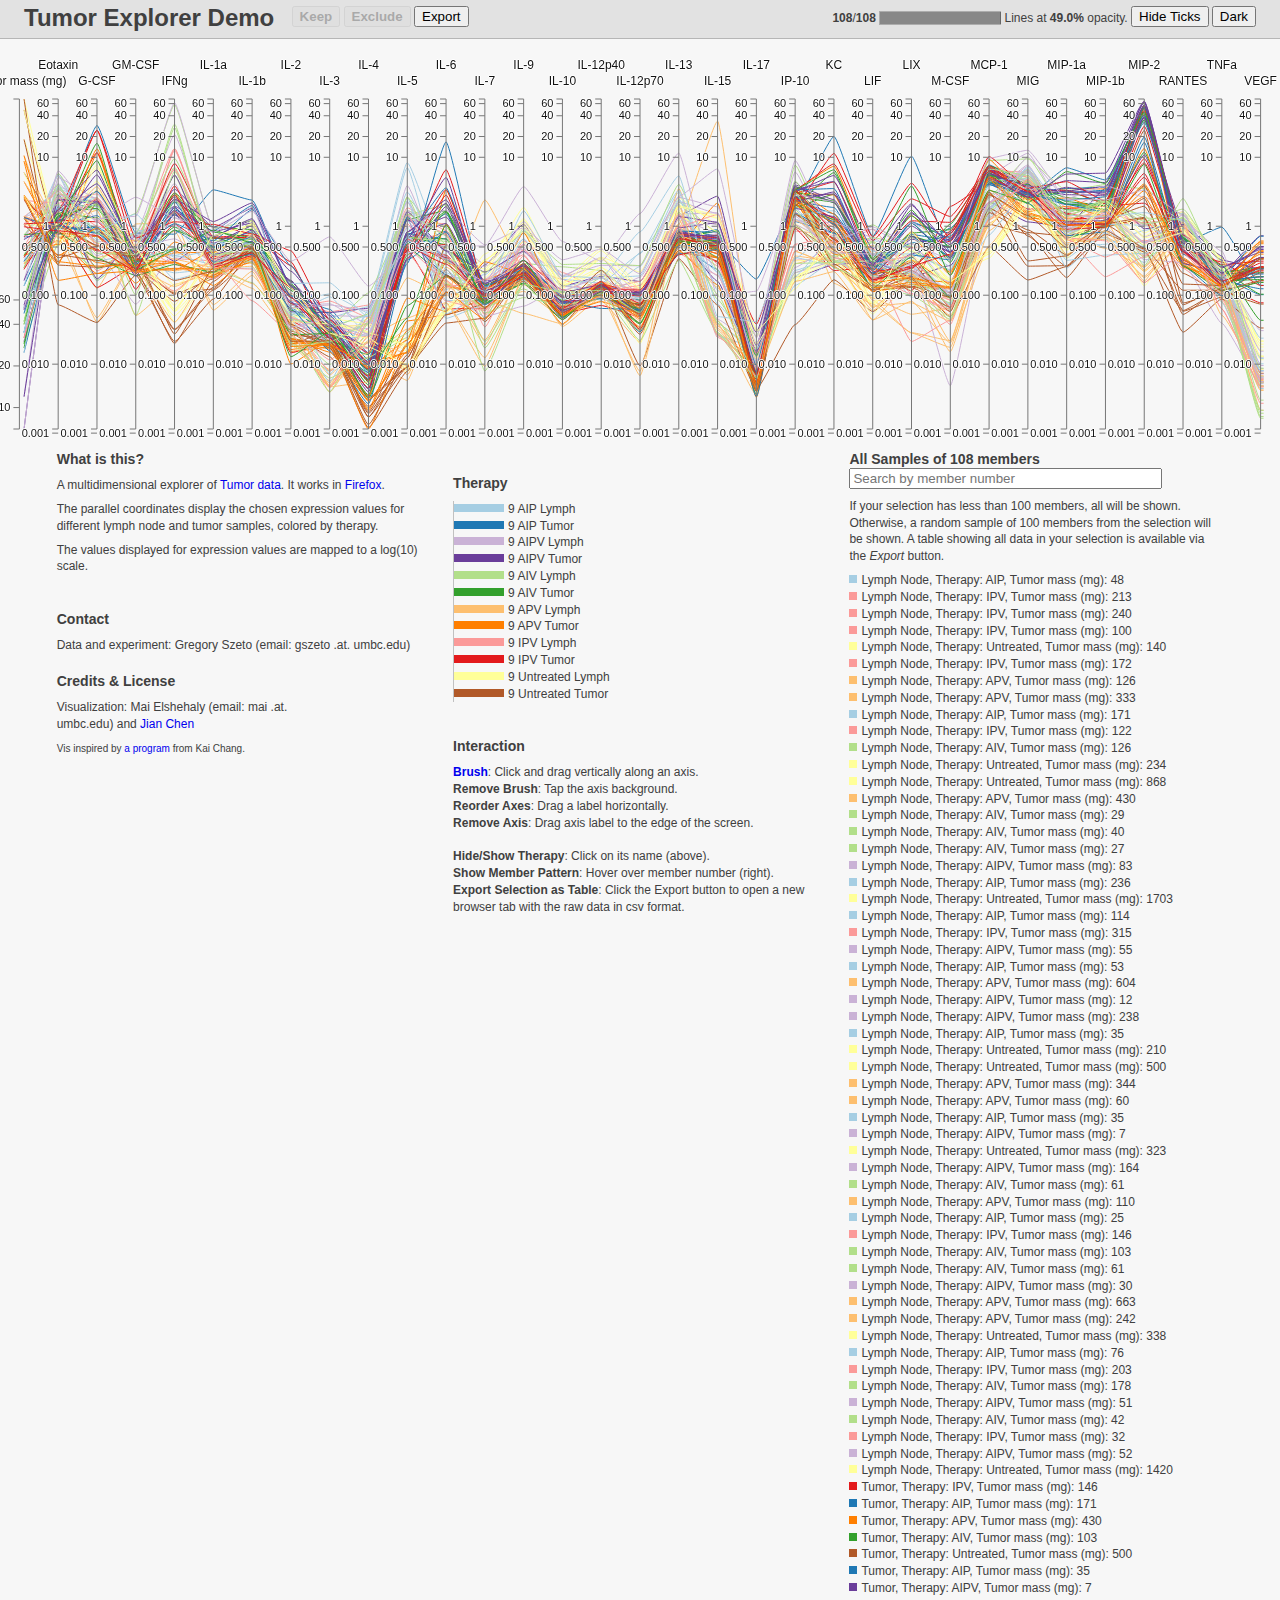
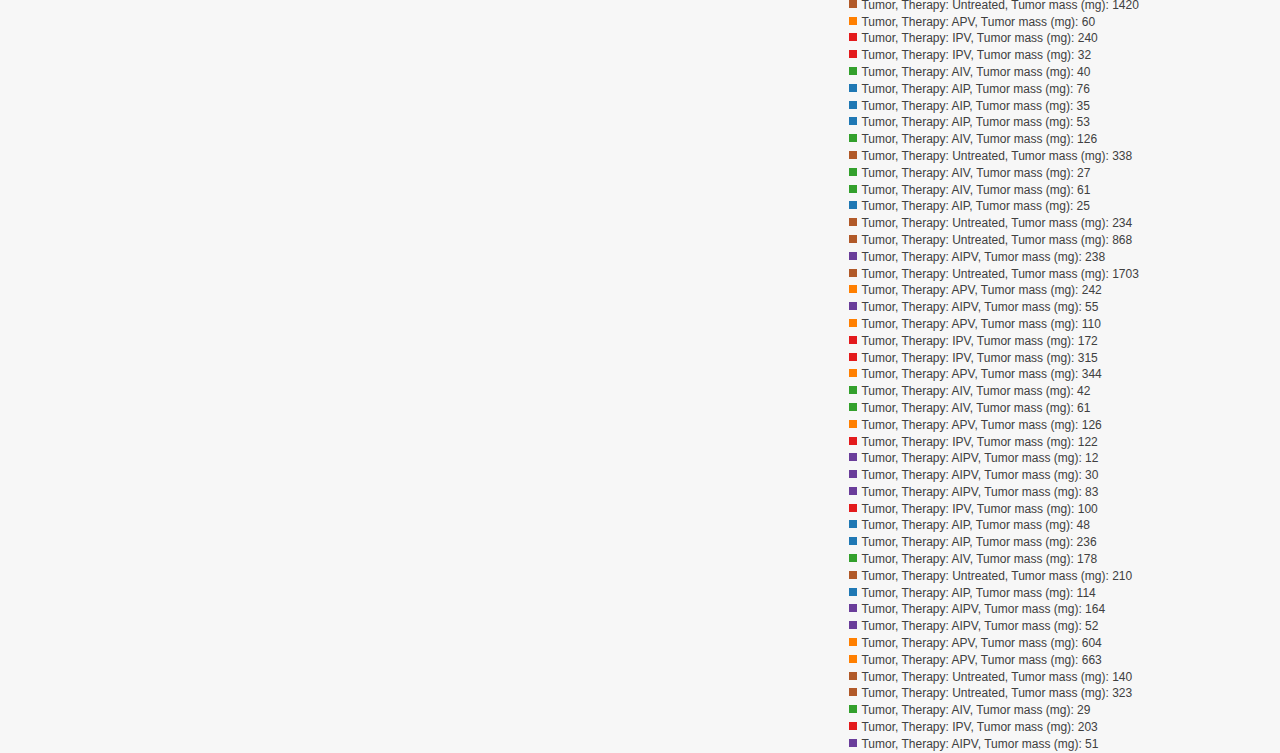
==== tumor/index.html @ 44ddcfa0 "Added the javascript items" ====
<!DOCTYPE html>
<html>
  <head>
    <meta http-equiv="Content-Type" content="text/html;charset=utf-8"/>
    <title>Tumor Explorer Demo (BETA 0.9.3)</title>
    <link rel="stylesheet" type="text/css" href="parallel.css" />
  </head>
  <body>
  
  <div id="header">
    <h1>Tumor Explorer Demo </h1>
    <button title="Zoom in on selected data" id="keep-data" disabled="disabled">Keep</button>
    <button title="Remove selected data" id="exclude-data" disabled="disabled">Exclude</button>
    <button title="Export data as CSV" id="export-data">Export</button>
    <div class="controls">
      <strong id="rendered-count"></strong>/<strong id="selected-count"></strong><!--<strong id="data-count"></strong>-->
      <div class="fillbar"><div id="selected-bar"><div id="rendered-bar">&nbsp;</div></div></div>
      Lines at <strong id="opacity"></strong> opacity.
      <span class="settings">
        <button id="hide-ticks">Hide Ticks</button>
        <button id="show-ticks" disabled="disabled">Show Ticks</button>
        <button id="dark-theme">Dark</button>
        <button id="light-theme" disabled="disabled">Light</button>
      </span>
    </div>
    <div style="clear:both;"></div>
  </div>  
  
  <div id="chart">
    <canvas id="background"></canvas>
    <canvas id="foreground"></canvas>
    <canvas id="highlight"></canvas>
    <svg></svg>
  </div>
  
  
  <div id="wrap">
    <div class="third" id="controls">
      <div class="bright">
        <h3>What is this?</h3>
        <p>
          A multidimensional explorer of <a href="tumor.csv">Tumor data</a>. It works in <a href="http://www.mozilla.org/en-US/firefox/new/" target="_blank">Firefox</a>. </p>
        <p>
          The parallel coordinates display the chosen expression values for different lymph node and tumor samples, colored by therapy. 
        </p>
      
      <p>
          The values displayed for expression values are mapped to a log(10) scale. 
      </p>
       
		<p>
		
		</p><br/>
      </div>

        <div class="bright">
        <h3>Contact</h3>
          <p>
            Data and experiment: Gregory Szeto (email: gszeto .at. umbc.edu)
		</p>
		
		</div>
		
		      <div class="little-box">
        <h3>Credits &amp; License</h3>
   
       <div class="bright">
   
          <p>
          Visualization: Mai Elshehaly (email: mai .at. umbc.edu) and <a href="http://www.csee.umbc.edu/~jichen/Welcome.html">Jian Chen</a> 
          </p>
</div>

          <p><p>
        
           <font size="0.5">
          Vis inspired by <a href="http://bl.ocks.org/3150059">a program </a> from Kai Chang.<br/>
          </font>

          <p>
        </p>
      </div>
	  
    </div>
    <div  class="third">
      <small>
        <!--Last rendered <strong id="render-speed"></strong> lines-->
      </small>
	  	<p><br/>
		
		</p>

      <h3>Therapy</h3>
      <p id="legend">
      </p>
	  
	  <div class="bright">
	  <br/>
        <h3>Interaction</h3>
        <p>
	
		</p>
		<p>
		  <strong><a href="http://eagereyes.org/techniques/parallel-coordinates#brushing" target="_blank">Brush</a></strong>: Click and drag vertically along an axis.<br/>
          <strong>Remove Brush</strong>: Tap the axis background.<br/>
          <strong>Reorder Axes</strong>: Drag a label horizontally.<br/>
          <strong>Remove Axis</strong>: Drag axis label to the edge of the screen.<br/>
		  <br/>
		  <strong>Hide/Show Therapy</strong>: Click on its name (above).<br/>
          <strong>Show Member Pattern</strong>: Hover over member number (right).<br/>
		  <strong>Export Selection as Table</strong>: Click the Export button to open a new browser tab with the raw data in csv format. 
        </p>
      </div>

	  
    </div>
    <div class="third">
      <h3>All Samples of 108 members <br/><input type="text" size="36" id="search" placeholder="Search by member number"></input></h3>
	  <p>
	  If your selection has less than 100 members, all will be shown. Otherwise, a random sample of 100 members from the selection will be shown. A table showing all data in your selection is available via the <i>Export</i> button.
	  </p>
      <p id="clinic-list">
      </p>
    </div>
  </div>
  
  
  </body>
  <script src="d3.min.js"></script>
  <script src="underscore.js"></script>
  <script src="parallel.js"></script>
</html>
---- tumor/parallel.css ----
html, body {
  margin: 0;
  width: 100%;
  height: 100%;
  padding: 0;
}
body { 
  font-family: Ubuntu, Tahoma, Helvetica, sans-serif;
  font-size: 12px;
  line-height: 1.4em;
  background: #f7f7f7;
  color: #404040;
}
body.dark {
  background: #131313;
  color: #e3e3e3;
}
a {
  text-decoration: none;
}
.dark a {
  color: #5ae;
}
#wrap {
  padding: 0 3.5%;
}
svg {
  font-family: Ubuntu, Tahoma, Helvetica, sans-serif;
}
canvas, svg {
  position: absolute;
  top: 0;
  left: 0;
}
#chart {
  position: relative;
}
.brush rect.extent {
  fill: rgba(100,100,100,0.15);
  stroke: #fff;
}
.dark .brush rect.extent {
  fill: rgba(100,100,100,0.15);
  stroke: #ddd;
}
.brush:hover rect.extent {
  stroke: #222;
  stroke-dasharray: 5,5;
}
.brush rect.extent:hover {
  stroke-dasharray: none;
}
.resize rect {
  fill: none;
}
.background {
  fill: none;
}
.dark .background {
  fill: none;
}
.axis line, .axis path {
  fill: none;
  stroke: #777;
  stroke-width: 1;
}
.dark .axis line, .dark .axis path {
  stroke: #777;
}
.axis .tick {
  width: 200px;
}
.axis text {
  fill: #111;
  text-anchor: right;
  font-size: 11px;
  text-shadow: 0 1px 0 #fff, 1px 0 0 #fff, 0 -1px 0 #fff, -1px 0 0 #fff;
}
.axis text.label {
  font-size: 12px;
  cursor: move;
  padding-bottom: 24px;
}
.dark .axis text {
  fill: #f2f2f2;
  text-shadow: 0 1px 0 #000, 1px 0 0 #000, 0 -1px 0 #000, -1px 0 0 #000;
}
.dark .axis text.label {
  fill: #ddd;
}
.quarter, .third, .half {
  float: left;
}
.quarter {
  width: 23%;
  margin: 0 1%;
}
.third {
  width: 31.3%;
  margin: 0 1%;
}
.half {
  width: 48%;
  margin: 0 1%;
}
h3 {
  margin: 12px 0 9px;
}
h3 small {
  color: #888;
  font-weight: normal;
}
p {
  margin: 0.6em 0;
}
small {
  line-height: 1.2em;
}
button[disabled=disabled] {
  color: #555 !important;
  opacity: 0.4;
}
.settings button[disabled=disabled] {
  display: none;
}
.dark button[disabled=disabled] {
  opacity: 0.2;
}
button#keep-data,
button#exclude-data {
  font-weight:bold
}
button#keep-data:hover {
  color: #080;
}
button#exclude-data:hover {
  color: #900;
}
#food-list {
  width: 100%;
  height: 460px;
  overflow-x: auto;
  overflow-y: auto;
  white-space: nowrap;
}
#legend {
  text-align: left;
  overflow-y: auto;
  border-left: 1px solid rgba(140,140,140,0.5);
}
.row {
  cursor: pointer;
}
.row:hover {
  font-size: 16px;
  line-height: 1.3em;
}
.off {
  color: #999;
}
.dark .off {
  color: #555;
}
.dark #legend {
  border-left: 1px solid #777;
}
.color-block, .color-bar {
  display: inline-block;
  height: 8px;
  width: 8px;
  margin: 1px 4px 1px 0px;
}
#rendered-bar,
#selected-bar {
  width:0%;
  font-weight: bold;
}
#rendered-bar {
  background: #888;
  border-right: 1px solid #666;
}
#selected-bar {
  background: rgba(160,160,160,0.5);
  border-right: 1px solid #999;
}
.fillbar {
  height: 12px;
  line-height: 12px;
  border:1px solid rgba(120,120,120,0.5);
  width: 120px;
  display: inline-block;
}
.little-box {
  width: 268px;
  float: left;
}
#header {
  border-bottom: 1px solid rgba(100,100,100,0.35);
  background: #e2e2e2;
  padding: 6px 24px 4px;
  line-height: 24px;
}
.dark #header {
  background: #040404;
  color: #f3f3f3;
}
#header h1 {
  display: inline-block;
  margin: 0px 14px 0 0;
}
#header button {
  vertical-align: top;
}
.controls {
  float: right;
  height: 24px;
  line-height: 24px;
}

/* Scrollbars */

::-webkit-scrollbar {
  width: 10px;
  height: 10px;
}
 
::-webkit-scrollbar-track {
  background: #ddd;
  border-radius: 12px;
}
 
::-webkit-scrollbar-thumb {
  background: #b5b5b5;
  border-radius: 12px;
}
.dark ::-webkit-scrollbar-track {
  background: #222;
}
.dark ::-webkit-scrollbar-thumb {
  background: #444;
}
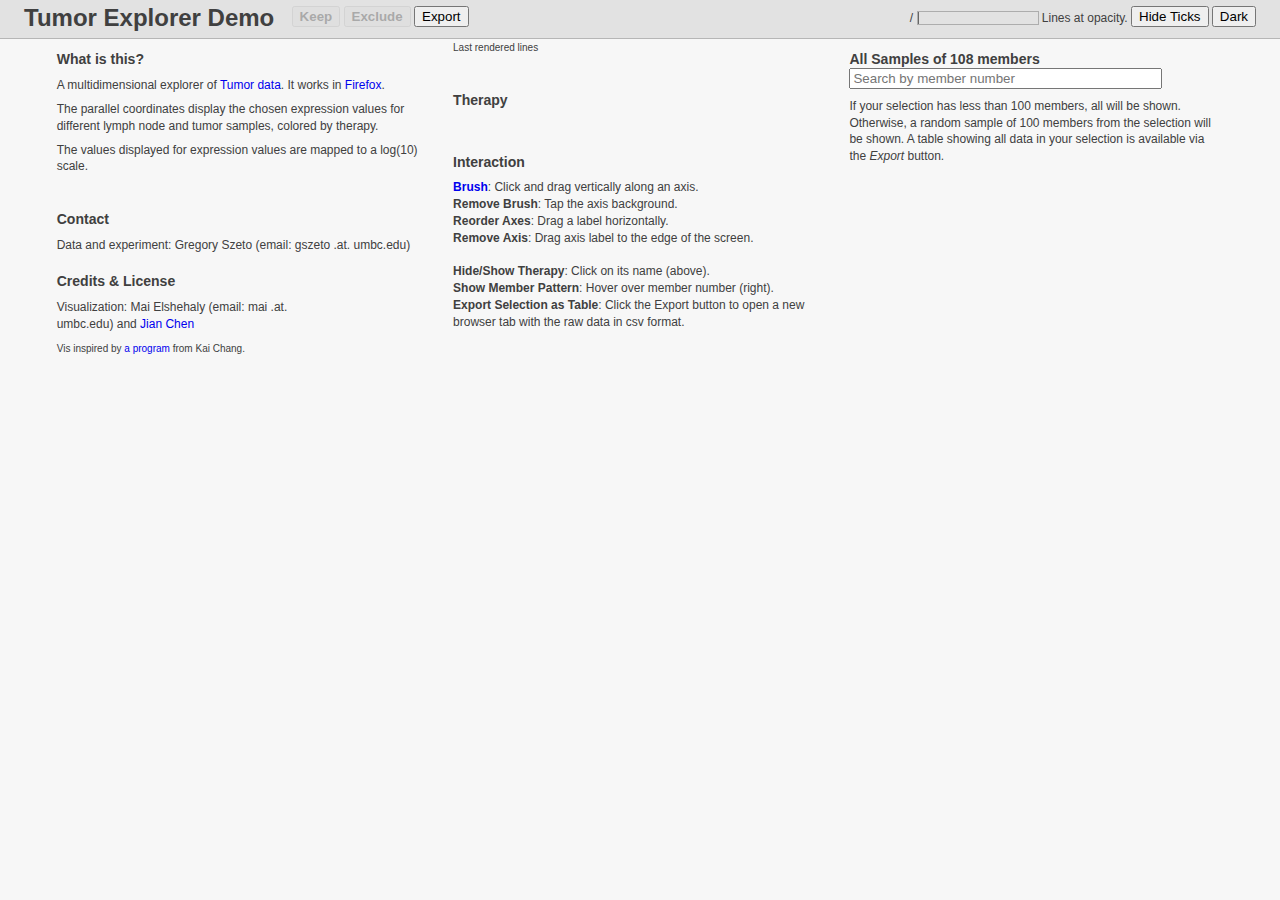
==== commit 6944d69f: "Added stuff" ====
--- a/tumor/index.html
+++ b/tumor/index.html
@@ -84,7 +84,7 @@
     </div>
     <div  class="third">
       <small>
-        <!--Last rendered <strong id="render-speed"></strong> lines-->
+        Last rendered <strong id="render-speed"></strong> lines
       </small>
 	  	<p><br/>
 		
